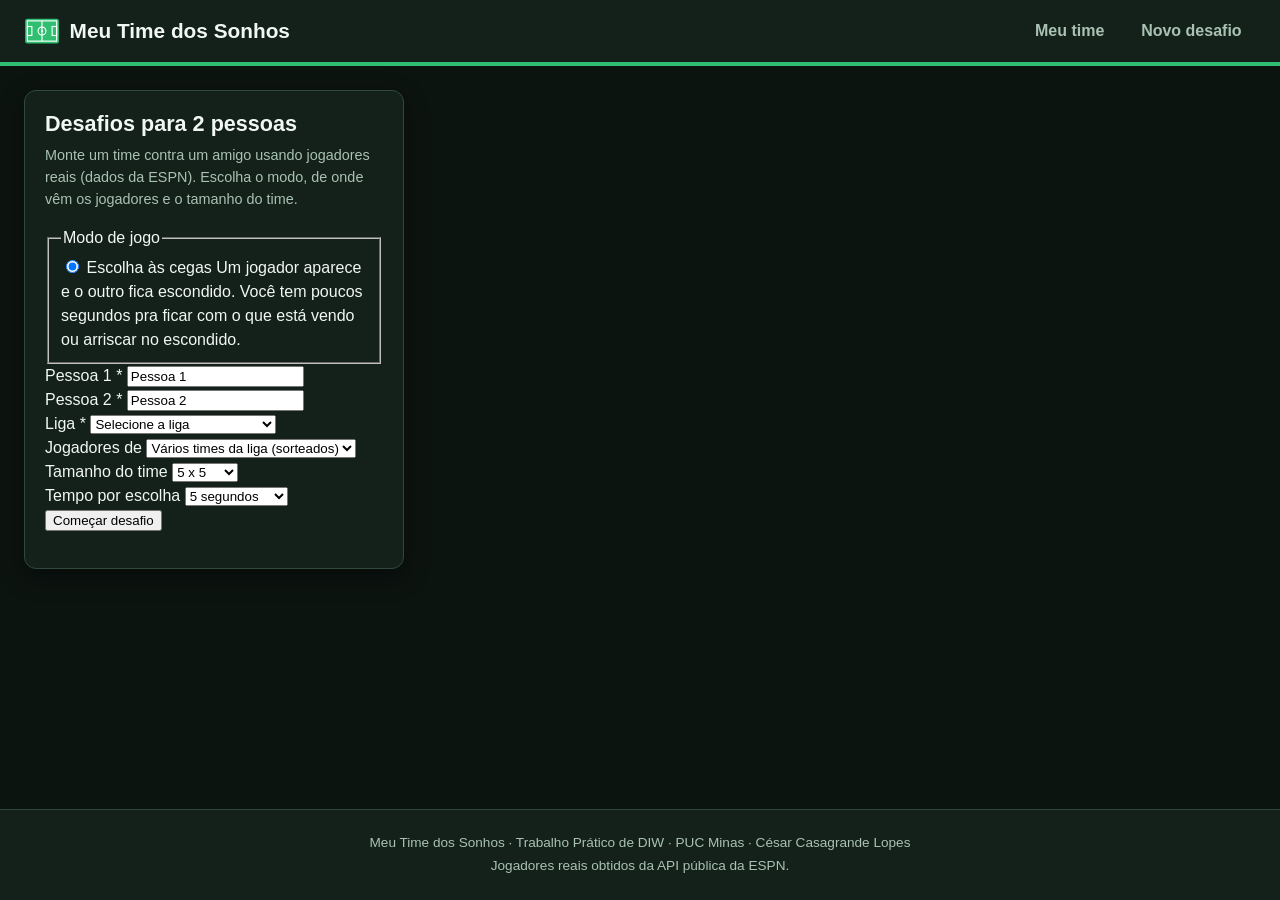
==== pages/desafios.html @ b7541f35 "merge: integra feature/cadastro na main Co-Authored-By: Claude Opus 5.5 <noreply@anthropic.com> Clau" ====
<!DOCTYPE html>
<html lang="pt-BR">
<head>
    <meta charset="UTF-8">
    <meta name="viewport" content="width=device-width, initial-scale=1.0">
    <meta name="description" content="Desafios do Meu Time dos Sonhos: escolha às cegas e leilão de jogadores para duas pessoas.">
    <title>Desafios | Meu Time dos Sonhos</title>
    <link rel="stylesheet" href="../assets/css/style.css">
    <script src="../assets/js/desafios.js" defer></script>
</head>
<body>
    <header class="cabecalho">
        <div class="cabecalho__conteudo">
            <h1 class="titulo-sistema">
                <a href="../index.html" class="logo">
                    <img src="../assets/img/logo.svg" alt="" width="36" height="36">
                    <span>Meu Time dos Sonhos</span>
                </a>
            </h1>
            <nav aria-label="Navegação principal">
                <ul class="menu">
                    <li><a href="../index.html">Meu time</a></li>
                    <li><a href="#configuracao">Novo desafio</a></li>
                </ul>
            </nav>
        </div>
    </header>

    <main class="layout layout--desafios">
        <section id="configuracao" class="painel" aria-labelledby="titulo-configuracao">
            <h2 id="titulo-configuracao">Desafios para 2 pessoas</h2>
            <p class="painel__descricao">Monte um time contra um amigo usando jogadores reais (dados da ESPN). Escolha o modo, de onde vêm os jogadores e o tamanho do time.</p>

            <form id="form-desafio" class="formulario" novalidate>
                <fieldset class="modos">
                    <legend>Modo de jogo</legend>

                    <label class="modo">
                        <input type="radio" name="modo" value="cegas" checked>
                        <span class="modo__titulo">Escolha às cegas</span>
                        <span class="modo__descricao">Um jogador aparece e o outro fica escondido. Você tem poucos segundos pra ficar com o que está vendo ou arriscar no escondido.</span>
                    </label>
                </fieldset>

                <div class="campo-grupo">
                    <div class="campo">
                        <label for="pessoa-1">Pessoa 1 *</label>
                        <input type="text" id="pessoa-1" maxlength="20" value="Pessoa 1" required>
                        <small class="campo__erro" id="erro-pessoa-1"></small>
                    </div>

                    <div class="campo">
                        <label for="pessoa-2">Pessoa 2 *</label>
                        <input type="text" id="pessoa-2" maxlength="20" value="Pessoa 2" required>
                        <small class="campo__erro" id="erro-pessoa-2"></small>
                    </div>
                </div>

                <div class="campo-grupo">
                    <div class="campo">
                        <label for="liga-desafio">Liga *</label>
                        <select id="liga-desafio" required>
                            <option value="">Selecione a liga</option>
                            <option value="bra.1">Brasileirão Série A</option>
                            <option value="eng.1">Premier League (Inglaterra)</option>
                            <option value="esp.1">La Liga (Espanha)</option>
                            <option value="ita.1">Serie A (Itália)</option>
                            <option value="ger.1">Bundesliga (Alemanha)</option>
                            <option value="fra.1">Ligue 1 (França)</option>
                        </select>
                        <small class="campo__erro" id="erro-liga-desafio"></small>
                    </div>

                    <div class="campo">
                        <label for="time-desafio">Jogadores de</label>
                        <select id="time-desafio">
                            <option value="">Vários times da liga (sorteados)</option>
                        </select>
                    </div>
                </div>

                <div class="campo-grupo">
                    <div class="campo">
                        <label for="formato">Tamanho do time</label>
                        <select id="formato">
                            <option value="5x5">5 x 5</option>
                            <option value="11x11">11 x 11</option>
                        </select>
                    </div>

                    <div class="campo" id="campo-tempo">
                        <label for="tempo">Tempo por escolha</label>
                        <select id="tempo">
                            <option value="1">1 segundo</option>
                            <option value="2">2 segundos</option>
                            <option value="2.5">2,5 segundos</option>
                            <option value="5" selected>5 segundos</option>
                            <option value="7">7 segundos</option>
                            <option value="10">10 segundos</option>
                        </select>
                    </div>
                </div>

                <div class="formulario__acoes">
                    <button type="submit" id="btn-comecar" class="botao botao--primario">Começar desafio</button>
                </div>
            </form>

            <p id="status-desafio" class="status-api" aria-live="polite"></p>
        </section>

        <section id="jogo" class="painel" aria-labelledby="titulo-jogo" hidden>
            <h2 id="titulo-jogo">Desafio</h2>

            <!-- A área do jogo é montada pelo JavaScript a cada rodada -->
            <div id="area-jogo" class="area-jogo"></div>
        </section>

        <section id="placar" class="placar" aria-label="Times montados" hidden>
            <article class="painel time-desafio">
                <h3 id="placar-nome-1">Pessoa 1</h3>
                <p class="painel__descricao" id="placar-info-1"></p>
                <ol class="time-desafio__lista" id="placar-lista-1"></ol>
            </article>

            <article class="painel time-desafio">
                <h3 id="placar-nome-2">Pessoa 2</h3>
                <p class="painel__descricao" id="placar-info-2"></p>
                <ol class="time-desafio__lista" id="placar-lista-2"></ol>
            </article>
        </section>

        <section class="painel" aria-labelledby="titulo-historico" id="secao-historico" hidden>
            <h2 id="titulo-historico">O que aconteceu</h2>
            <ol id="historico" class="historico"></ol>
        </section>
    </main>

    <footer class="rodape">
        <p>Meu Time dos Sonhos &middot; Trabalho Prático de DIW &middot; PUC Minas &middot; César Casagrande Lopes</p>
        <p>Jogadores reais obtidos da API pública da ESPN.</p>
    </footer>
</body>
</html>
---- assets/css/style.css ----
/* ==========================================================
   Meu Time dos Sonhos — folha de estilos
   ========================================================== */

/* ---------- Identidade visual (variáveis) ---------- */
:root {
    --cor-fundo: #0c1410;
    --cor-superficie: #14211a;
    --cor-superficie-2: #1c2d24;
    --cor-borda: #2f4a3c;
    --cor-texto: #f1f7f3;
    --cor-texto-suave: #a9c2b4;
    --cor-primaria: #2fbf71;
    --cor-primaria-hover: #4fd98c;
    --cor-texto-botao: #06170d;
    --cor-destaque: #f2c230;
    --cor-sucesso: #4fd98c;
    --cor-erro: #ff6b6b;
    --cor-foco: #f2c230;

    --raio: 0.75rem;
    --raio-pequeno: 0.4rem;
    --sombra: 0 0.5rem 1.5rem rgba(0, 0, 0, 0.45);
    --fonte: "Segoe UI", Roboto, "Helvetica Neue", Arial, sans-serif;
}

/* ---------- Reset básico e Box Model ---------- */
*,
*::before,
*::after {
    box-sizing: border-box;
}

body {
    margin: 0;
    min-height: 100vh;
    display: flex;
    flex-direction: column;
    font-family: var(--fonte);
    font-size: 1rem;
    line-height: 1.5;
    color: var(--cor-texto);
    background-color: var(--cor-fundo);
}

img {
    max-width: 100%;
    display: block;
}

h1, h2, h3 {
    margin: 0 0 0.5rem;
    line-height: 1.2;
}

h2 { font-size: 1.35rem; }
h3 { font-size: 1rem; color: var(--cor-texto-suave); margin-top: 1rem; }

a {
    color: var(--cor-destaque);
}

a:hover {
    color: var(--cor-texto);
}

/* Foco visível para navegação por teclado */
a:focus-visible,
button:focus-visible,
input:focus-visible,
select:focus-visible,
textarea:focus-visible {
    outline: 3px solid var(--cor-foco);
    outline-offset: 2px;
}

.visualmente-oculto {
    position: absolute;
    width: 1px;
    height: 1px;
    overflow: hidden;
    clip: rect(0 0 0 0);
    white-space: nowrap;
}

/* ---------- Cabeçalho e navegação (Flexbox) ---------- */
.cabecalho {
    position: sticky;
    top: 0;
    z-index: 10;
    background-color: var(--cor-superficie);
    border-bottom: 4px solid var(--cor-primaria);
}

.cabecalho__conteudo {
    max-width: 1280px;
    margin: 0 auto;
    padding: 0.75rem 1.5rem;
    display: flex;
    align-items: center;
    justify-content: space-between;
    gap: 1rem;
}

.titulo-sistema {
    margin: 0;
    font-size: inherit;
}

.logo {
    display: flex;
    align-items: center;
    gap: 0.6rem;
    font-size: 1.3rem;
    font-weight: 700;
    color: var(--cor-texto);
    text-decoration: none;
}

.menu {
    list-style: none;
    margin: 0;
    padding: 0;
    display: flex;
    gap: 0.5rem;
}

.menu a {
    display: block;
    padding: 0.45rem 0.9rem;
    border-radius: var(--raio-pequeno);
    color: var(--cor-texto-suave);
    text-decoration: none;
    font-weight: 600;
    transition: background-color 0.2s, color 0.2s;
}

.menu a:hover {
    background-color: var(--cor-superficie-2);
    color: var(--cor-texto);
}

/* ---------- Layout principal (CSS Grid) ---------- */
.layout {
    flex: 1;
    width: 100%;
    max-width: 1280px;
    margin: 0 auto;
    padding: 1.5rem;
    display: grid;
    grid-template-columns: 380px 1fr;
    gap: 1.5rem;
    align-items: start;
}

.layout__lateral,
.layout__principal {
    display: flex;
    flex-direction: column;
    gap: 1.5rem;
}

.painel {
    background-color: var(--cor-superficie);
    border: 1px solid var(--cor-borda);
    border-radius: var(--raio);
    padding: 1.25rem;
    box-shadow: var(--sombra);
    scroll-margin-top: 5rem;
}

.painel__descricao {
    margin: 0 0 1rem;
    color: var(--cor-texto-suave);
    font-size: 0.9rem;
}

/* ---------- Rodapé ---------- */
.rodape {
    padding: 1.25rem;
    text-align: center;
    font-size: 0.85rem;
    color: var(--cor-texto-suave);
    background-color: var(--cor-superficie);
    border-top: 1px solid var(--cor-borda);
}

.rodape p {
    margin: 0.2rem 0;
}
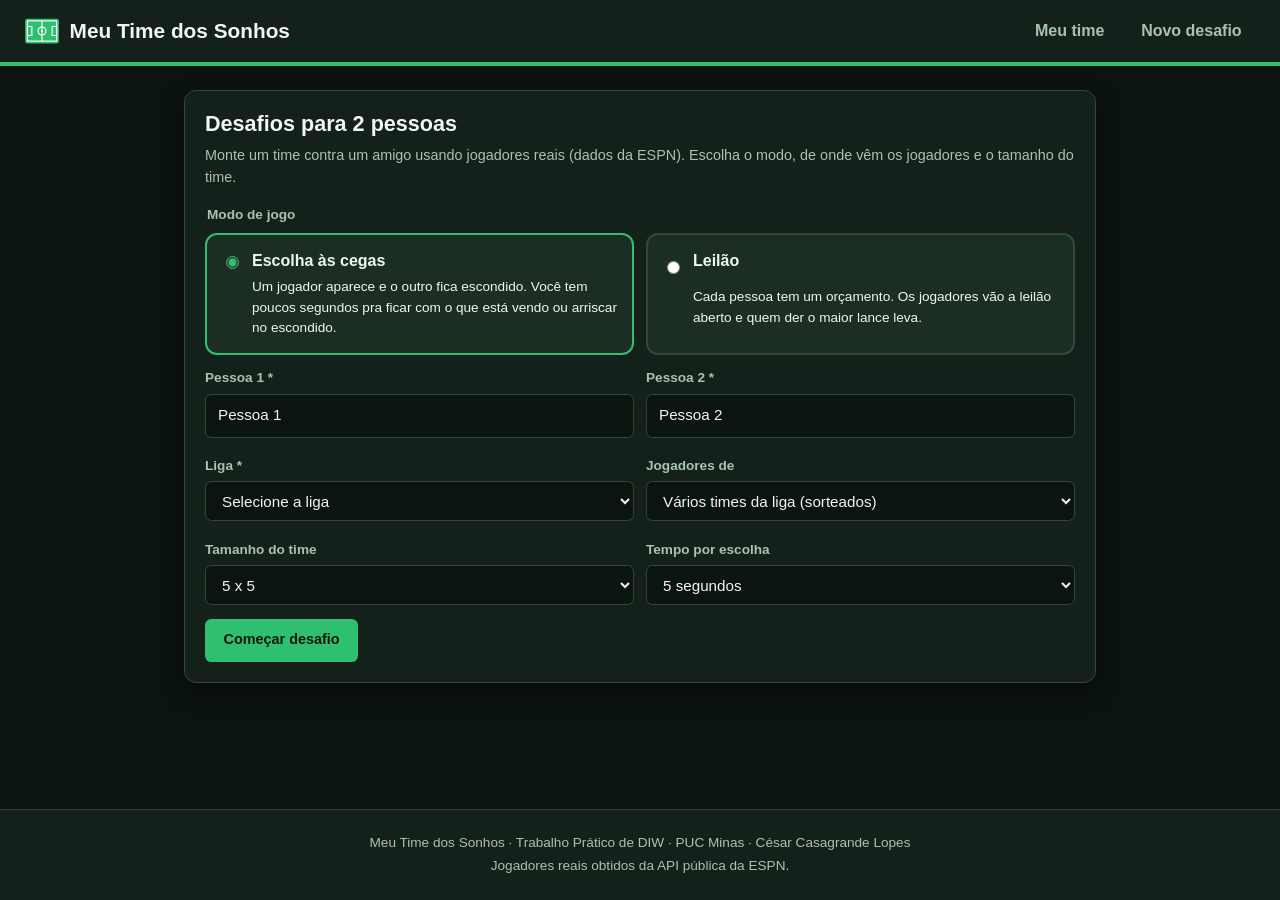
==== commit 22ee6d3f: "merge: integra feature/desafio-leilao na main Co-Authored-By: Claude Opus 5.5 <noreply@anthropic.com" ====
--- a/pages/desafios.html
+++ b/pages/desafios.html
@@ -39,6 +39,12 @@
                         <input type="radio" name="modo" value="cegas" checked>
                         <span class="modo__titulo">Escolha às cegas</span>
                         <span class="modo__descricao">Um jogador aparece e o outro fica escondido. Você tem poucos segundos pra ficar com o que está vendo ou arriscar no escondido.</span>
+                    </label>
+
+                    <label class="modo">
+                        <input type="radio" name="modo" value="leilao">
+                        <span class="modo__titulo">Leilão</span>
+                        <span class="modo__descricao">Cada pessoa tem um orçamento. Os jogadores vão a leilão aberto e quem der o maior lance leva.</span>
                     </label>
                 </fieldset>
 
@@ -99,6 +105,12 @@
                             <option value="10">10 segundos</option>
                         </select>
                     </div>
+
+                    <div class="campo" id="campo-orcamento" hidden>
+                        <label for="orcamento">Orçamento (R$ milhões)</label>
+                        <input type="number" id="orcamento" min="10" max="1000" value="100">
+                        <small class="campo__erro" id="erro-orcamento"></small>
+                    </div>
                 </div>
 
                 <div class="formulario__acoes">
--- a/assets/css/style.css
+++ b/assets/css/style.css
@@ -175,6 +175,976 @@
     font-size: 0.9rem;
 }
 
+/* ---------- Escalação e estatísticas (Grid) ---------- */
+.resumo-time {
+    display: grid;
+    grid-template-columns: 1.3fr 1fr;
+    gap: 1.5rem;
+    align-items: start;
+}
+
+/* ---------- Campo de futebol ---------- */
+.campo-futebol {
+    position: relative;
+    min-height: 440px;
+    margin-top: 1rem;
+    padding: 1rem 0.5rem;
+    display: flex;
+    flex-direction: column;
+    justify-content: space-around;
+    border: 2px solid rgba(255, 255, 255, 0.7);
+    border-radius: var(--raio-pequeno);
+    /* faixas do gramado */
+    background-color: #1f7a45;
+    background-image: repeating-linear-gradient(
+        180deg,
+        rgba(255, 255, 255, 0.05) 0 40px,
+        transparent 40px 80px
+    );
+    overflow: hidden;
+}
+
+/* linha do meio-campo */
+.campo-futebol::before {
+    content: "";
+    position: absolute;
+    left: 0;
+    right: 0;
+    top: 50%;
+    border-top: 2px solid rgba(255, 255, 255, 0.5);
+}
+
+/* círculo central */
+.campo-futebol::after {
+    content: "";
+    position: absolute;
+    left: 50%;
+    top: 50%;
+    width: 90px;
+    height: 90px;
+    transform: translate(-50%, -50%);
+    border: 2px solid rgba(255, 255, 255, 0.5);
+    border-radius: 50%;
+}
+
+.campo-futebol__linha {
+    position: relative;
+    z-index: 1;
+    min-height: 70px;
+    display: flex;
+    justify-content: space-evenly;
+    align-items: center;
+    flex-wrap: wrap;
+    gap: 0.5rem;
+}
+
+.jogador-campo {
+    width: 84px;
+    display: flex;
+    flex-direction: column;
+    align-items: center;
+    gap: 0.25rem;
+    padding: 0.2rem;
+    font: inherit;
+    color: #fff;
+    background: transparent;
+    border: none;
+    border-radius: var(--raio-pequeno);
+    cursor: pointer;
+    transition: transform 0.15s;
+}
+
+.jogador-campo:hover {
+    transform: scale(1.08);
+}
+
+.jogador-campo__numero {
+    width: 44px;
+    height: 44px;
+    display: flex;
+    align-items: center;
+    justify-content: center;
+    font-weight: 800;
+    font-size: 1.05rem;
+    color: var(--cor-texto-botao);
+    background-color: #fff;
+    border: 3px solid var(--cor-destaque);
+    border-radius: 50%;
+    box-shadow: 0 0.2rem 0.5rem rgba(0, 0, 0, 0.4);
+}
+
+.jogador-campo--goleiro .jogador-campo__numero {
+    background-color: var(--cor-destaque);
+    border-color: #fff;
+}
+
+.jogador-campo__nome {
+    max-width: 100%;
+    overflow: hidden;
+    white-space: nowrap;
+    text-overflow: ellipsis;
+    font-size: 0.75rem;
+    font-weight: 700;
+    text-shadow: 0 1px 3px rgba(0, 0, 0, 0.9);
+}
+
+/* ---------- Estatísticas ---------- */
+.numeros {
+    list-style: none;
+    margin: 1rem 0;
+    padding: 0;
+    display: grid;
+    grid-template-columns: repeat(2, 1fr);
+    gap: 0.75rem;
+}
+
+.numero {
+    padding: 0.8rem;
+    display: flex;
+    flex-direction: column;
+    background-color: var(--cor-superficie-2);
+    border-radius: var(--raio-pequeno);
+}
+
+.numero__valor {
+    font-size: 1.6rem;
+    font-weight: 800;
+    color: var(--cor-primaria);
+}
+
+.numero__rotulo {
+    font-size: 0.8rem;
+    color: var(--cor-texto-suave);
+}
+
+.barras {
+    list-style: none;
+    margin: 0.5rem 0 0;
+    padding: 0;
+    display: flex;
+    flex-direction: column;
+    gap: 0.45rem;
+}
+
+.barra {
+    display: grid;
+    grid-template-columns: 7.5rem 1fr 1.5rem;
+    align-items: center;
+    gap: 0.5rem;
+    font-size: 0.85rem;
+}
+
+.barra__trilho {
+    height: 0.6rem;
+    background-color: var(--cor-superficie-2);
+    border-radius: 999px;
+    overflow: hidden;
+}
+
+.barra__preenchimento {
+    display: block;
+    height: 100%;
+    background-color: var(--cor-primaria);
+    border-radius: 999px;
+}
+
+.barra__valor {
+    text-align: right;
+    font-weight: 700;
+}
+
+/* ---------- Formação desejada ---------- */
+.formacao-escolha {
+    margin-top: 0.75rem;
+    display: flex;
+    align-items: center;
+    gap: 0.75rem;
+}
+
+.formacao-escolha select {
+    width: auto;
+}
+
+.formacao-status {
+    margin: 0.75rem 0 0;
+    padding: 0.5rem 0.75rem;
+    font-size: 0.85rem;
+    font-weight: 600;
+    border-radius: var(--raio-pequeno);
+}
+
+.formacao-status:empty {
+    display: none;
+}
+
+.formacao-status--ok {
+    color: var(--cor-sucesso);
+    background-color: rgba(79, 217, 140, 0.12);
+}
+
+.formacao-status--alerta {
+    color: var(--cor-destaque);
+    background-color: rgba(242, 194, 48, 0.12);
+}
+
+/* ---------- Tabelas (classificação e comparação) ---------- */
+.tabela-rolagem {
+    overflow-x: auto;
+}
+
+.tabela {
+    width: 100%;
+    border-collapse: collapse;
+    font-size: 0.85rem;
+}
+
+.tabela th,
+.tabela td {
+    padding: 0.45rem 0.4rem;
+    text-align: center;
+    border-bottom: 1px solid var(--cor-borda);
+}
+
+.tabela th {
+    color: var(--cor-texto-suave);
+    font-weight: 700;
+}
+
+.tabela tbody tr:hover {
+    background-color: var(--cor-superficie-2);
+}
+
+.tabela__time {
+    display: flex;
+    align-items: center;
+    gap: 0.5rem;
+    text-align: left;
+}
+
+.tabela__time img {
+    width: 20px;
+    height: 20px;
+    object-fit: contain;
+}
+
+.tabela__destaque {
+    background-color: rgba(47, 191, 113, 0.15);
+    font-weight: 700;
+}
+
+/* ---------- Próximos jogos ---------- */
+.proximos-jogos {
+    margin-top: 0.75rem;
+}
+
+.lista-jogos {
+    list-style: none;
+    margin: 0.5rem 0 0;
+    padding: 0;
+    display: flex;
+    flex-direction: column;
+    gap: 0.4rem;
+}
+
+.jogo {
+    padding: 0.5rem 0.75rem;
+    display: flex;
+    flex-direction: column;
+    background-color: var(--cor-superficie-2);
+    border-left: 3px solid var(--cor-destaque);
+    border-radius: var(--raio-pequeno);
+    font-size: 0.85rem;
+}
+
+.jogo__data {
+    font-size: 0.75rem;
+    color: var(--cor-texto-suave);
+    text-transform: capitalize;
+}
+
+.jogo__times {
+    font-weight: 700;
+}
+
+/* ---------- Comparar jogadores ---------- */
+.comparar-seletores {
+    margin: 1rem 0;
+    display: grid;
+    grid-template-columns: 1fr auto 1fr;
+    gap: 0.75rem;
+    align-items: end;
+}
+
+.comparar-vs {
+    padding-bottom: 0.6rem;
+    font-weight: 800;
+    color: var(--cor-destaque);
+}
+
+.tabela--comparar th:first-child,
+.tabela--comparar td:first-child {
+    text-align: left;
+    color: var(--cor-texto-suave);
+}
+
+.comparar__melhor {
+    color: var(--cor-sucesso);
+    font-weight: 800;
+}
+
+/* ---------- Página de desafios ---------- */
+
+/* .campo usa display: flex, que anularia o atributo hidden */
+.campo[hidden] {
+    display: none;
+}
+
+.layout--desafios {
+    max-width: 960px;
+    grid-template-columns: 1fr;
+}
+
+.modos {
+    margin: 0;
+    padding: 0;
+    border: none;
+    display: grid;
+    grid-template-columns: repeat(auto-fit, minmax(240px, 1fr));
+    gap: 0.75rem;
+}
+
+.modos legend {
+    margin-bottom: 0.5rem;
+    font-size: 0.85rem;
+    font-weight: 600;
+    color: var(--cor-texto-suave);
+}
+
+.modo {
+    display: grid;
+    grid-template-columns: auto 1fr;
+    gap: 0.25rem 0.6rem;
+    padding: 0.9rem;
+    color: var(--cor-texto);
+    background-color: var(--cor-superficie-2);
+    border: 2px solid var(--cor-borda);
+    border-radius: var(--raio);
+    cursor: pointer;
+}
+
+.modo:hover,
+.modo:has(input:checked) {
+    border-color: var(--cor-primaria);
+}
+
+.modo input {
+    width: auto;
+    accent-color: var(--cor-primaria);
+}
+
+.modo__titulo {
+    font-weight: 800;
+    font-size: 1rem;
+}
+
+.modo__descricao {
+    grid-column: 2;
+    font-weight: 400;
+    font-size: 0.85rem;
+}
+
+.area-jogo {
+    display: flex;
+    flex-direction: column;
+    gap: 1rem;
+}
+
+.cronometro {
+    height: 0.75rem;
+    background-color: var(--cor-superficie-2);
+    border-radius: 999px;
+    overflow: hidden;
+}
+
+.cronometro__barra {
+    width: 100%;
+    height: 100%;
+    background-color: var(--cor-destaque);
+}
+
+.cronometro__texto {
+    margin: -0.5rem 0 0;
+    text-align: right;
+    font-weight: 800;
+    color: var(--cor-destaque);
+}
+
+.cartas {
+    display: grid;
+    grid-template-columns: 1fr auto 1fr;
+    align-items: center;
+    gap: 1rem;
+}
+
+.cartas__ou {
+    font-weight: 800;
+    color: var(--cor-texto-suave);
+}
+
+.carta {
+    min-height: 150px;
+    padding: 1.25rem;
+    display: flex;
+    flex-direction: column;
+    align-items: center;
+    justify-content: center;
+    gap: 0.4rem;
+    text-align: center;
+    background-color: #173a27;
+    border: 2px solid var(--cor-primaria);
+    border-radius: var(--raio);
+}
+
+.carta--escondida {
+    background-color: var(--cor-superficie-2);
+    border-style: dashed;
+    border-color: var(--cor-destaque);
+}
+
+.carta__nome {
+    font-size: 1.3rem;
+    font-weight: 800;
+}
+
+.carta__interrogacao {
+    font-size: 3rem;
+    font-weight: 800;
+    line-height: 1;
+    color: var(--cor-destaque);
+}
+
+.carta__sub {
+    font-size: 0.85rem;
+    color: var(--cor-texto-suave);
+}
+
+.placar {
+    display: grid;
+    grid-template-columns: 1fr 1fr;
+    gap: 1.5rem;
+}
+
+/* o display: grid acima anularia o atributo hidden */
+.placar[hidden] {
+    display: none;
+}
+
+.time-desafio__lista {
+    margin: 0;
+    padding-left: 1.25rem;
+    display: flex;
+    flex-direction: column;
+    gap: 0.3rem;
+    font-size: 0.9rem;
+}
+
+.historico {
+    margin: 0.5rem 0 0;
+    padding-left: 1.25rem;
+    max-height: 260px;
+    overflow-y: auto;
+    display: flex;
+    flex-direction: column;
+    gap: 0.3rem;
+    font-size: 0.85rem;
+    color: var(--cor-texto-suave);
+}
+
+/* ---------- Leilão ---------- */
+.carta--leilao {
+    min-height: 110px;
+}
+
+.lance-atual {
+    margin: 0;
+    text-align: center;
+    font-weight: 800;
+    color: var(--cor-destaque);
+}
+
+.lances {
+    display: grid;
+    grid-template-columns: 1fr 1fr;
+    gap: 1rem;
+}
+
+.lances__pessoa {
+    padding: 0.9rem;
+    display: flex;
+    flex-direction: column;
+    gap: 0.4rem;
+    background-color: var(--cor-superficie-2);
+    border-radius: var(--raio-pequeno);
+}
+
+.lances__botoes {
+    display: flex;
+    flex-wrap: wrap;
+    gap: 0.4rem;
+}
+
+/* ---------- Formulários ---------- */
+.formulario {
+    display: flex;
+    flex-direction: column;
+    gap: 0.85rem;
+}
+
+.campo {
+    display: flex;
+    flex-direction: column;
+    gap: 0.3rem;
+    min-width: 0;
+}
+
+.campo-grupo {
+    display: grid;
+    grid-template-columns: 1fr 1fr;
+    gap: 0.75rem;
+}
+
+label {
+    font-size: 0.85rem;
+    font-weight: 600;
+    color: var(--cor-texto-suave);
+}
+
+input,
+select,
+textarea {
+    width: 100%;
+    padding: 0.6rem 0.75rem;
+    font: inherit;
+    font-size: 0.95rem;
+    color: var(--cor-texto);
+    background-color: var(--cor-fundo);
+    border: 1px solid var(--cor-borda);
+    border-radius: var(--raio-pequeno);
+    transition: border-color 0.2s;
+}
+
+textarea {
+    resize: vertical;
+}
+
+input:hover,
+select:hover,
+textarea:hover {
+    border-color: var(--cor-primaria);
+}
+
+input::placeholder,
+textarea::placeholder {
+    color: #8a8a8a;
+}
+
+/* Campo com erro de validação (classe adicionada pelo JS) */
+.campo--invalido input,
+.campo--invalido select {
+    border-color: var(--cor-erro);
+}
+
+.campo__erro {
+    min-height: 1em;
+    font-size: 0.8rem;
+    color: var(--cor-erro);
+}
+
+.campo__erro:empty {
+    min-height: 0;
+}
+
+.formulario__acoes {
+    display: flex;
+    flex-wrap: wrap;
+    gap: 0.6rem;
+}
+
+/* ---------- Botões ---------- */
+.botao {
+    display: inline-block;
+    text-align: center;
+    text-decoration: none;
+    padding: 0.6rem 1.1rem;
+    font: inherit;
+    font-weight: 600;
+    font-size: 0.9rem;
+    border: 1px solid transparent;
+    border-radius: var(--raio-pequeno);
+    cursor: pointer;
+    transition: background-color 0.2s, border-color 0.2s, transform 0.1s;
+}
+
+.botao:active {
+    transform: translateY(1px);
+}
+
+.botao:disabled {
+    opacity: 0.6;
+    cursor: not-allowed;
+}
+
+.botao--primario {
+    background-color: var(--cor-primaria);
+    color: var(--cor-texto-botao);
+}
+
+.botao--primario:hover {
+    background-color: var(--cor-primaria-hover);
+}
+
+.botao--secundario {
+    background-color: transparent;
+    color: var(--cor-texto);
+    border-color: var(--cor-borda);
+}
+
+.botao--secundario:hover {
+    background-color: var(--cor-superficie-2);
+}
+
+.botao--perigo {
+    background-color: transparent;
+    color: var(--cor-erro);
+    border-color: var(--cor-erro);
+}
+
+.botao--perigo:hover {
+    background-color: var(--cor-erro);
+    color: var(--cor-texto-botao);
+}
+
+.botao--pequeno {
+    padding: 0.35rem 0.7rem;
+    font-size: 0.8rem;
+}
+
+/* ---------- Mensagens de feedback ---------- */
+.mensagem {
+    cursor: pointer;
+    position: fixed;
+    right: 1.5rem;
+    bottom: 1.5rem;
+    z-index: 20;
+    max-width: min(420px, calc(100vw - 2rem));
+    margin: 0;
+    padding: 0.8rem 1rem;
+    box-shadow: var(--sombra);
+    background-color: var(--cor-superficie);
+    border-radius: var(--raio-pequeno);
+    font-weight: 600;
+    font-size: 0.9rem;
+}
+
+.mensagem--sucesso {
+    background-image: linear-gradient(rgba(61, 220, 151, 0.15), rgba(61, 220, 151, 0.15));
+    border: 1px solid var(--cor-sucesso);
+    color: var(--cor-sucesso);
+}
+
+.mensagem--erro {
+    background-image: linear-gradient(rgba(255, 107, 129, 0.15), rgba(255, 107, 129, 0.15));
+    border: 1px solid var(--cor-erro);
+    color: var(--cor-erro);
+}
+
+/* ---------- Busca na API ---------- */
+.filtro-elenco {
+    margin-top: 0.75rem;
+    display: grid;
+    grid-template-columns: 1fr 1fr;
+    gap: 0.75rem;
+}
+
+.busca-api {
+    display: grid;
+    grid-template-columns: 1fr 1fr;
+    gap: 0.75rem;
+}
+
+.status-api {
+    margin: 0.75rem 0 0;
+    font-size: 0.85rem;
+    color: var(--cor-texto-suave);
+}
+
+.status-api:empty {
+    display: none;
+}
+
+.resultados-api {
+    list-style: none;
+    margin: 0.75rem 0 0;
+    padding: 0;
+    display: flex;
+    flex-direction: column;
+    gap: 0.6rem;
+    max-height: 420px;
+    overflow-y: auto;
+}
+
+.resultado {
+    display: flex;
+    align-items: center;
+    gap: 0.75rem;
+    padding: 0.5rem;
+    background-color: var(--cor-superficie-2);
+    border: 1px solid transparent;
+    border-radius: var(--raio-pequeno);
+}
+
+.resultado:hover {
+    border-color: var(--cor-primaria);
+}
+
+.resultado__bandeira {
+    width: 36px;
+    height: 24px;
+    object-fit: cover;
+    border-radius: 0.2rem;
+    flex-shrink: 0;
+}
+
+.resultado__aviso {
+    font-size: 0.8rem;
+    font-weight: 700;
+    color: var(--cor-primaria);
+}
+
+.resultado__info {
+    flex: 1;
+    min-width: 0;
+}
+
+.resultado__titulo {
+    margin: 0;
+    font-weight: 700;
+    font-size: 0.95rem;
+}
+
+.resultado__sub {
+    margin: 0;
+    font-size: 0.8rem;
+    color: var(--cor-texto-suave);
+}
+
+/* ---------- Listagem ---------- */
+.lista__topo {
+    display: flex;
+    align-items: baseline;
+    justify-content: space-between;
+    gap: 1rem;
+}
+
+.contador {
+    margin: 0;
+    color: var(--cor-texto-suave);
+    font-size: 0.9rem;
+}
+
+.filtros {
+    margin: 1rem 0 1.25rem;
+    padding: 1rem;
+    background-color: var(--cor-superficie-2);
+    border-radius: var(--raio-pequeno);
+    display: grid;
+    grid-template-columns: 2fr 1fr 1fr 1.2fr auto;
+    gap: 0.75rem;
+    align-items: end;
+}
+
+.cards {
+    list-style: none;
+    margin: 0;
+    padding: 0;
+    display: grid;
+    grid-template-columns: repeat(auto-fill, minmax(200px, 1fr));
+    gap: 1rem;
+}
+
+.card {
+    display: flex;
+    flex-direction: column;
+    background-color: var(--cor-superficie-2);
+    border: 1px solid var(--cor-borda);
+    border-radius: var(--raio);
+    overflow: hidden;
+    transition: transform 0.2s, border-color 0.2s;
+}
+
+.card:hover {
+    transform: translateY(-3px);
+    border-color: var(--cor-primaria);
+}
+
+.card__imagem {
+    width: 100%;
+    height: 150px;
+    padding: 1.25rem;
+    object-fit: contain;
+    /* "gramado" atrás do escudo */
+    background-color: #173a27;
+    background-image: repeating-linear-gradient(90deg, rgba(255, 255, 255, 0.04) 0 24px, transparent 24px 48px);
+}
+
+.card__corpo {
+    flex: 1;
+    display: flex;
+    flex-direction: column;
+    gap: 0.35rem;
+    padding: 0.8rem;
+}
+
+.card__nome {
+    margin: 0;
+    font-size: 1.05rem;
+}
+
+.card__sub {
+    margin: 0;
+    font-size: 0.8rem;
+    color: var(--cor-texto-suave);
+}
+
+.card__nota {
+    margin: 0;
+    color: var(--cor-destaque);
+    font-size: 0.9rem;
+}
+
+.card__acoes {
+    margin-top: auto;
+    padding-top: 0.5rem;
+    display: flex;
+    flex-wrap: wrap;
+    gap: 0.4rem;
+}
+
+/* Etiquetas de status */
+.etiqueta {
+    align-self: flex-start;
+    padding: 0.15rem 0.55rem;
+    border-radius: 999px;
+    font-size: 0.75rem;
+    font-weight: 700;
+    background-color: var(--cor-borda);
+    color: var(--cor-texto);
+}
+
+.etiqueta--titular { background-color: var(--cor-primaria); color: var(--cor-texto-botao); }
+.etiqueta--reserva { background-color: var(--cor-destaque); color: #2b2100; }
+.etiqueta--observando { background-color: #5b6b63; color: #fff; }
+
+.lista-vazia {
+    padding: 2rem;
+    text-align: center;
+    color: var(--cor-texto-suave);
+    border: 2px dashed var(--cor-borda);
+    border-radius: var(--raio);
+}
+
+/* ---------- Modal de detalhes ---------- */
+.modal {
+    position: fixed;
+    inset: 0;
+    z-index: 30;
+    display: flex;
+    align-items: center;
+    justify-content: center;
+    padding: 1rem;
+    background-color: rgba(0, 0, 0, 0.75);
+}
+
+/* o display: flex acima anularia o atributo hidden */
+.modal[hidden] {
+    display: none;
+}
+
+.detalhe {
+    position: relative;
+    width: min(760px, 100%);
+    max-height: 90vh;
+    overflow-y: auto;
+    background-color: var(--cor-superficie);
+    border: 1px solid var(--cor-borda);
+    border-radius: var(--raio);
+    box-shadow: var(--sombra);
+    display: grid;
+    grid-template-columns: 220px 1fr;
+    gap: 1.25rem;
+    padding: 1.5rem;
+}
+
+.detalhe__imagem {
+    width: 100%;
+    aspect-ratio: 1 / 1;
+    padding: 1.5rem;
+    object-fit: contain;
+    background-color: #173a27;
+    border-radius: var(--raio-pequeno);
+}
+
+.detalhe__sub {
+    margin: 0 0 1rem;
+    color: var(--cor-texto-suave);
+}
+
+.detalhe__dados {
+    margin: 0;
+    display: grid;
+    grid-template-columns: auto 1fr;
+    gap: 0.35rem 1rem;
+    font-size: 0.9rem;
+}
+
+.detalhe__dados dt {
+    font-weight: 700;
+    color: var(--cor-texto-suave);
+}
+
+.detalhe__dados dd {
+    margin: 0;
+}
+
+.detalhe__acoes {
+    margin-top: 1.25rem;
+    display: flex;
+    gap: 0.6rem;
+}
+
+.modal__fechar {
+    display: flex;
+    align-items: center;
+    justify-content: center;
+    text-decoration: none;
+    position: absolute;
+    top: 0.6rem;
+    right: 0.8rem;
+    width: 2.2rem;
+    height: 2.2rem;
+    font-size: 1.6rem;
+    line-height: 1;
+    color: var(--cor-texto);
+    background: transparent;
+    border: none;
+    border-radius: 50%;
+    cursor: pointer;
+}
+
+.modal__fechar:hover {
+    background-color: var(--cor-superficie-2);
+}
+
 /* ---------- Rodapé ---------- */
 .rodape {
     padding: 1.25rem;
@@ -189,3 +1159,114 @@
     margin: 0.2rem 0;
 }
 
+/* ==========================================================
+   Responsividade (Media Queries)
+   ========================================================== */
+
+/* Telas médias: escalação e estatísticas uma embaixo da outra */
+@media (max-width: 1200px) {
+    .resumo-time {
+        grid-template-columns: 1fr;
+    }
+}
+
+/* Tablets e notebooks pequenos */
+@media (max-width: 960px) {
+    .layout {
+        grid-template-columns: 1fr;
+    }
+
+    .filtros {
+        grid-template-columns: 1fr 1fr;
+    }
+
+    .campo--pesquisa {
+        grid-column: 1 / -1;
+    }
+}
+
+/* Celulares */
+@media (max-width: 600px) {
+    .cabecalho__conteudo {
+        flex-direction: column;
+        align-items: flex-start;
+        padding: 0.75rem 1rem;
+    }
+
+    .menu {
+        width: 100%;
+        flex-wrap: wrap;
+    }
+
+    .menu a {
+        padding: 0.4rem 0.6rem;
+        font-size: 0.9rem;
+        white-space: nowrap;
+    }
+
+    .layout {
+        padding: 1rem;
+        gap: 1rem;
+    }
+
+    .painel {
+        padding: 1rem;
+    }
+
+    .campo-grupo,
+    .filtros,
+    .busca-api {
+        grid-template-columns: 1fr;
+    }
+
+    .cartas,
+    .placar {
+        grid-template-columns: 1fr;
+    }
+
+    .cartas__ou {
+        text-align: center;
+    }
+
+    .lances {
+        grid-template-columns: 1fr;
+    }
+
+    .filtro-elenco {
+        grid-template-columns: 1fr;
+    }
+
+    .campo-futebol {
+        min-height: 380px;
+    }
+
+    .jogador-campo {
+        width: 64px;
+    }
+
+    .jogador-campo__numero {
+        width: 36px;
+        height: 36px;
+        font-size: 0.9rem;
+    }
+
+    .cards {
+        grid-template-columns: repeat(auto-fill, minmax(140px, 1fr));
+        gap: 0.75rem;
+    }
+
+    .detalhe {
+        grid-template-columns: 1fr;
+        padding: 1.25rem;
+    }
+
+    .detalhe__imagem {
+        max-width: 180px;
+    }
+
+    .mensagem {
+        right: 1rem;
+        left: 1rem;
+        bottom: 1rem;
+    }
+}
